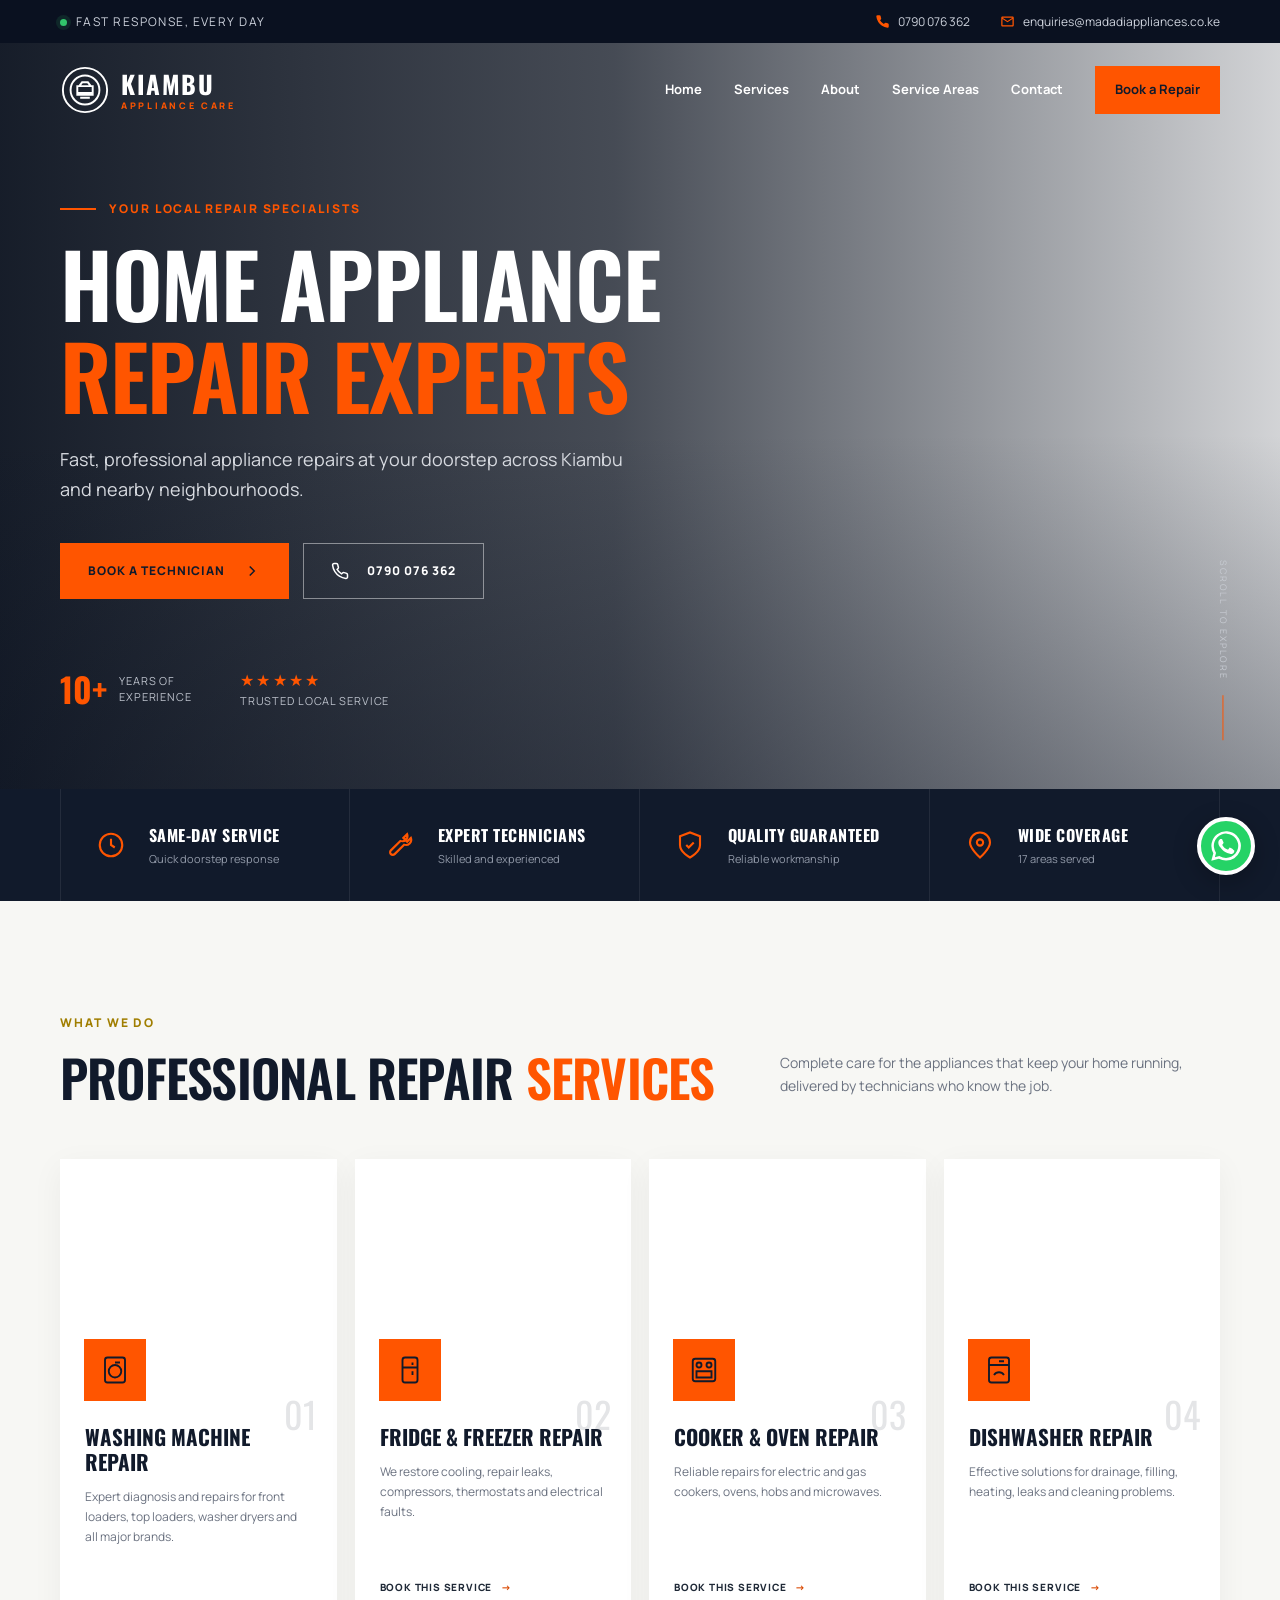
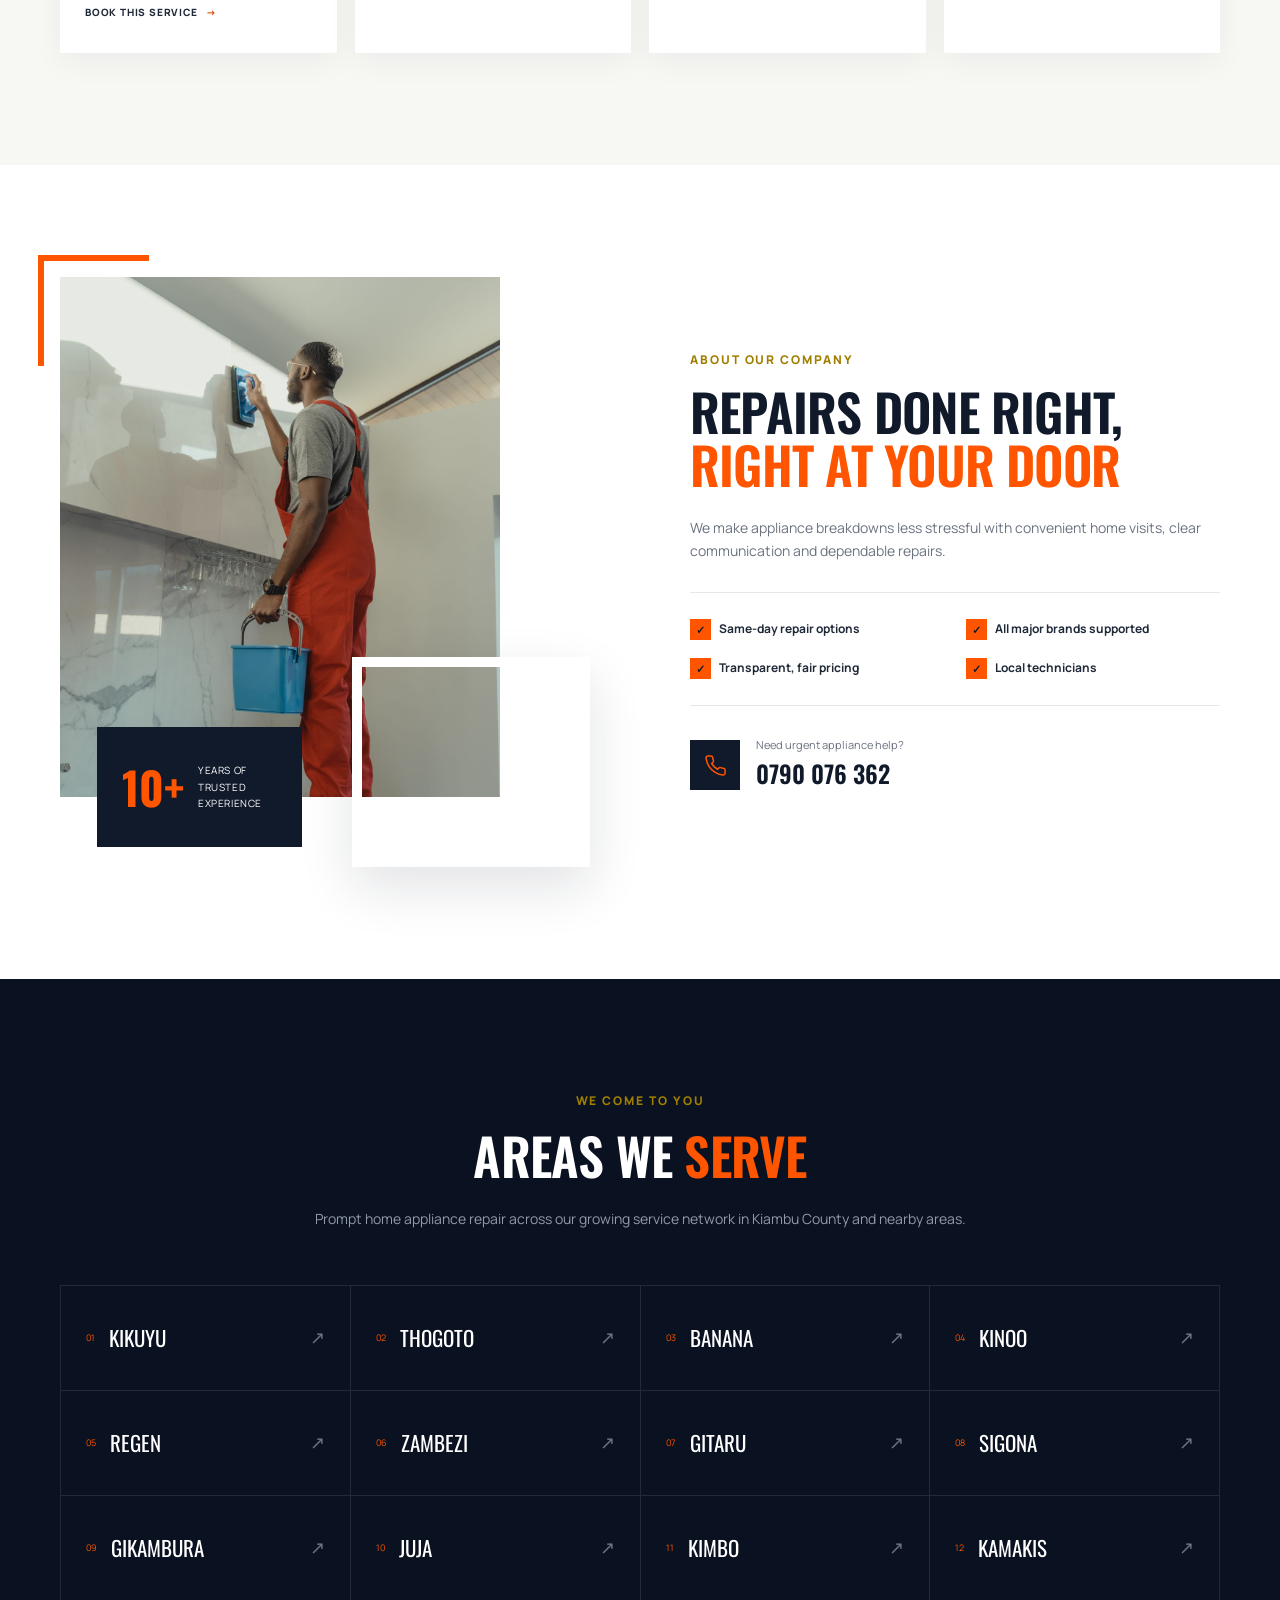
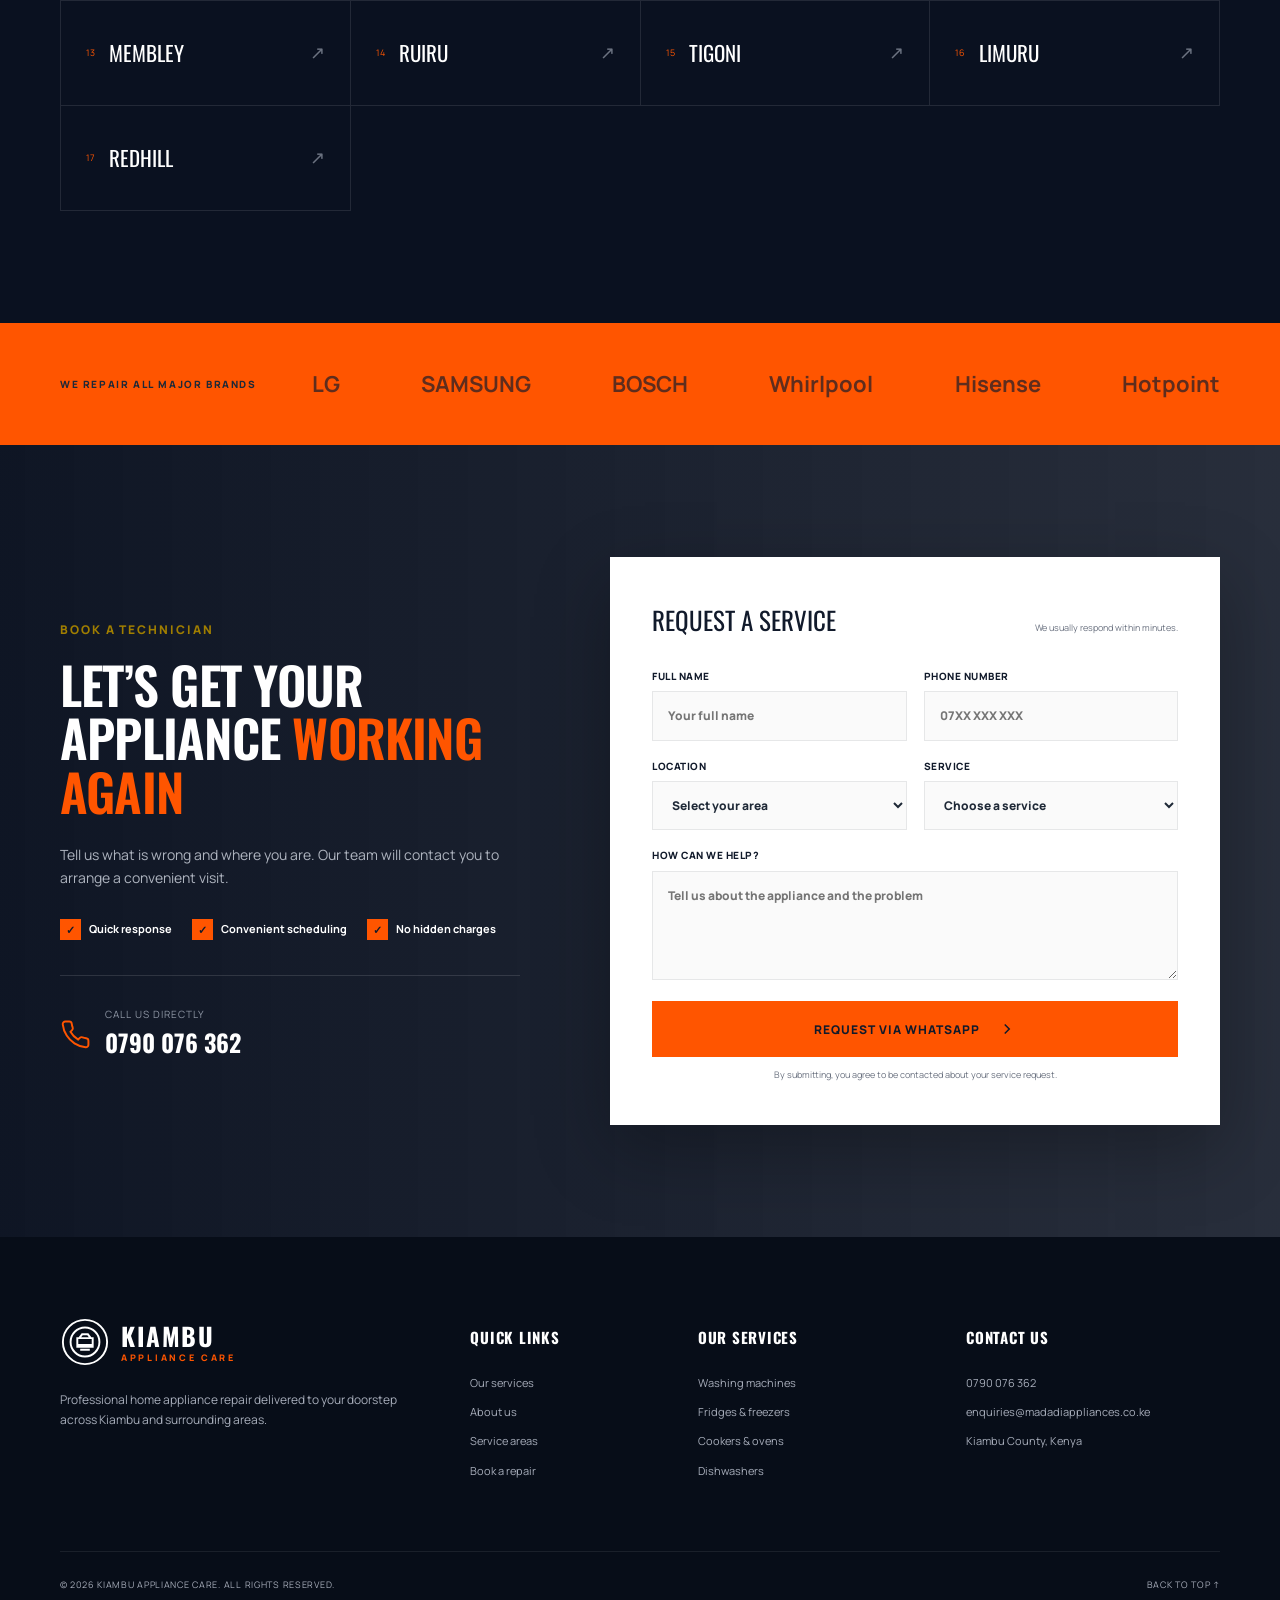
==== index.html @ 485f6583 "Initial Kiambu appliance care website Co-authored-by: Copilot <223556219+Copilot@users.noreply.githu" ====
<!DOCTYPE html>
<html lang="en">
<head>
  <meta charset="UTF-8">
  <meta name="viewport" content="width=device-width, initial-scale=1.0">
  <meta name="description" content="Fast, professional home appliance repair in Kikuyu, Ruiru, Limuru and surrounding areas. Washing machines, fridges, cookers, ovens and more.">
  <title>Kiambu Appliance Care | Professional Home Appliance Repair</title>
  <link rel="icon" href="data:image/svg+xml,%3Csvg xmlns='http://www.w3.org/2000/svg' viewBox='0 0 64 64'%3E%3Crect width='64' height='64' rx='12' fill='%23111a2b'/%3E%3Ccircle cx='32' cy='32' r='20' fill='none' stroke='%23ff5500' stroke-width='4'/%3E%3Cpath d='M22 35h20M25 41h14M24 27h16v9H24z' fill='none' stroke='%23fff' stroke-width='3'/%3E%3C/svg%3E">
  <link rel="preconnect" href="https://fonts.googleapis.com">
  <link rel="preconnect" href="https://fonts.gstatic.com" crossorigin>
  <link href="https://fonts.googleapis.com/css2?family=Manrope:wght@400;500;600;700;800&family=Oswald:wght@500;600;700&display=swap" rel="stylesheet">
  <link rel="stylesheet" href="styles.css">
</head>
<body>
  <header class="site-header">
    <div class="topbar">
      <div class="container topbar-inner">
        <p><span class="topbar-label">Fast response, every day</span></p>
        <div class="topbar-links">
          <a href="tel:+254790076362" aria-label="Call 0790 076 362">
            <svg aria-hidden="true" viewBox="0 0 24 24"><path d="M22 16.92v3a2 2 0 0 1-2.18 2 19.79 19.79 0 0 1-8.63-3.07 19.5 19.5 0 0 1-6-6A19.79 19.79 0 0 1 2.12 4.18 2 2 0 0 1 4.11 2h3a2 2 0 0 1 2 1.72c.13.96.36 1.9.69 2.8a2 2 0 0 1-.45 2.11L8.08 9.91a16 16 0 0 0 6 6l1.27-1.27a2 2 0 0 1 2.11-.45c.9.33 1.84.56 2.8.69A2 2 0 0 1 22 16.92z"/></svg>
            0790 076 362
          </a>
          <a href="mailto:enquiries@madadiappliances.co.ke">
            <svg aria-hidden="true" viewBox="0 0 24 24"><path d="M4 4h16c1.1 0 2 .9 2 2v12c0 1.1-.9 2-2 2H4c-1.1 0-2-.9-2-2V6c0-1.1.9-2 2-2zm8 7 8-5H4l8 5zm0 2L4 8v10h16V8l-8 5z"/></svg>
            enquiries@madadiappliances.co.ke
          </a>
        </div>
      </div>
    </div>

    <nav class="navbar container" aria-label="Main navigation">
      <a href="#home" class="brand" aria-label="Kiambu Appliance Care home">
        <span class="brand-mark">
          <svg aria-hidden="true" viewBox="0 0 52 52">
            <circle cx="26" cy="26" r="23"/>
            <circle cx="26" cy="26" r="15"/>
            <path d="M18 29h16M21 34h10M20 22l3-4h6l3 4M18 22h16v9H18z"/>
          </svg>
        </span>
        <span class="brand-copy"><strong>KIAMBU</strong><small>APPLIANCE CARE</small></span>
      </a>

      <button class="menu-toggle" type="button" aria-expanded="false" aria-controls="main-menu" aria-label="Open menu">
        <span></span><span></span><span></span>
      </button>

      <div class="nav-links" id="main-menu">
        <a href="#home">Home</a>
        <a href="#services">Services</a>
        <a href="#about">About</a>
        <a href="#areas">Service Areas</a>
        <a href="#contact">Contact</a>
        <a href="tel:+254790076362" class="nav-cta">Book a Repair</a>
      </div>
    </nav>
  </header>

  <main>
    <section class="hero" id="home">
      <div class="hero-shade"></div>
      <div class="container hero-content">
        <div class="eyebrow"><span></span> Your local repair specialists</div>
        <h1>Home Appliance<br><em>Repair Experts</em></h1>
        <p>Fast, professional appliance repairs at your doorstep across Kiambu and nearby neighbourhoods.</p>
        <div class="hero-actions">
          <a href="#contact" class="button button-primary">Book a Technician
            <svg aria-hidden="true" viewBox="0 0 24 24"><path d="m9 18 6-6-6-6"/></svg>
          </a>
          <a href="tel:+254790076362" class="button button-outline">
            <svg aria-hidden="true" viewBox="0 0 24 24"><path d="M22 16.92v3a2 2 0 0 1-2.18 2 19.79 19.79 0 0 1-8.63-3.07 19.5 19.5 0 0 1-6-6A19.79 19.79 0 0 1 2.12 4.18 2 2 0 0 1 4.11 2h3a2 2 0 0 1 2 1.72c.13.96.36 1.9.69 2.8a2 2 0 0 1-.45 2.11L8.08 9.91a16 16 0 0 0 6 6l1.27-1.27a2 2 0 0 1 2.11-.45c.9.33 1.84.56 2.8.69A2 2 0 0 1 22 16.92z"/></svg>
            0790 076 362
          </a>
        </div>
        <div class="hero-trust">
          <div><strong>10+</strong><span>Years of<br>experience</span></div>
          <div class="stars"><span>★★★★★</span><small>Trusted local service</small></div>
        </div>
      </div>
      <a href="#services" class="scroll-cue" aria-label="Scroll to services"><span>Scroll to explore</span><i></i></a>
    </section>

    <section class="feature-strip" aria-label="Service benefits">
      <div class="container feature-grid">
        <article>
          <span class="feature-icon">
            <svg aria-hidden="true" viewBox="0 0 24 24"><circle cx="12" cy="12" r="9"/><path d="M12 7v5l3 2"/></svg>
          </span>
          <div><strong>Same-Day Service</strong><small>Quick doorstep response</small></div>
        </article>
        <article>
          <span class="feature-icon">
            <svg aria-hidden="true" viewBox="0 0 24 24"><path d="m14.7 6.3 3-3a4.2 4.2 0 0 1-5.4 5.4l-7.6 7.6a2 2 0 0 0 3 3l7.6-7.6a4.2 4.2 0 0 0 5.4-5.4l-3 3-3-3z"/></svg>
          </span>
          <div><strong>Expert Technicians</strong><small>Skilled and experienced</small></div>
        </article>
        <article>
          <span class="feature-icon">
            <svg aria-hidden="true" viewBox="0 0 24 24"><path d="M12 22s8-4 8-10V5l-8-3-8 3v7c0 6 8 10 8 10z"/><path d="m9 12 2 2 4-4"/></svg>
          </span>
          <div><strong>Quality Guaranteed</strong><small>Reliable workmanship</small></div>
        </article>
        <article>
          <span class="feature-icon">
            <svg aria-hidden="true" viewBox="0 0 24 24"><path d="M20 10c0 5-8 12-8 12S4 15 4 10a8 8 0 1 1 16 0z"/><circle cx="12" cy="10" r="2.5"/></svg>
          </span>
          <div><strong>Wide Coverage</strong><small>17 areas served</small></div>
        </article>
      </div>
    </section>

    <section class="section services" id="services">
      <div class="container">
        <div class="section-heading split-heading">
          <div>
            <p class="kicker">What we do</p>
            <h2>Professional Repair <em>Services</em></h2>
          </div>
          <p>Complete care for the appliances that keep your home running, delivered by technicians who know the job.</p>
        </div>

        <div class="service-grid">
          <article class="service-card service-card-featured">
            <div class="service-image image-washer"></div>
            <div class="service-body">
              <span class="service-number">01</span>
              <span class="service-icon">
                <svg aria-hidden="true" viewBox="0 0 24 24"><rect x="4" y="2" width="16" height="20" rx="2"/><circle cx="12" cy="13" r="5"/><path d="M8 6h.01M12 6h4"/></svg>
              </span>
              <h3>Washing Machine Repair</h3>
              <p>Expert diagnosis and repairs for front loaders, top loaders, washer dryers and all major brands.</p>
              <a href="#contact">Book this service <span>→</span></a>
            </div>
          </article>
          <article class="service-card">
            <div class="service-image image-fridge"></div>
            <div class="service-body">
              <span class="service-number">02</span>
              <span class="service-icon">
                <svg aria-hidden="true" viewBox="0 0 24 24"><rect x="6" y="2" width="12" height="20" rx="2"/><path d="M6 10h12M14 6v2M14 13v3"/></svg>
              </span>
              <h3>Fridge & Freezer Repair</h3>
              <p>We restore cooling, repair leaks, compressors, thermostats and electrical faults.</p>
              <a href="#contact">Book this service <span>→</span></a>
            </div>
          </article>
          <article class="service-card">
            <div class="service-image image-cooker"></div>
            <div class="service-body">
              <span class="service-number">03</span>
              <span class="service-icon">
                <svg aria-hidden="true" viewBox="0 0 24 24"><rect x="3" y="3" width="18" height="18" rx="2"/><circle cx="8" cy="8" r="2"/><circle cx="16" cy="8" r="2"/><path d="M6 13h12v5H6z"/></svg>
              </span>
              <h3>Cooker & Oven Repair</h3>
              <p>Reliable repairs for electric and gas cookers, ovens, hobs and microwaves.</p>
              <a href="#contact">Book this service <span>→</span></a>
            </div>
          </article>
          <article class="service-card">
            <div class="service-image image-dishwasher"></div>
            <div class="service-body">
              <span class="service-number">04</span>
              <span class="service-icon">
                <svg aria-hidden="true" viewBox="0 0 24 24"><rect x="4" y="2" width="16" height="20" rx="2"/><path d="M4 8h16M8 5h.01M12 5h4M8 16c2-3 6-3 8 0"/></svg>
              </span>
              <h3>Dishwasher Repair</h3>
              <p>Effective solutions for drainage, filling, heating, leaks and cleaning problems.</p>
              <a href="#contact">Book this service <span>→</span></a>
            </div>
          </article>
        </div>
      </div>
    </section>

    <section class="section about" id="about">
      <div class="container about-grid">
        <div class="about-visual">
          <div class="about-main-image" role="img" aria-label="Black male cleaner working in a modern kitchen"></div>
          <div class="experience-badge"><strong>10+</strong><span>Years of trusted<br>experience</span></div>
          <div class="about-accent-image" role="img" aria-label="Appliance repair tools"></div>
        </div>
        <div class="about-copy">
          <p class="kicker">About our company</p>
          <h2>Repairs Done Right,<br><em>Right at Your Door</em></h2>
          <p class="lead">We make appliance breakdowns less stressful with convenient home visits, clear communication and dependable repairs.</p>
          <div class="check-grid">
            <div><span>✓</span>Same-day repair options</div>
            <div><span>✓</span>All major brands supported</div>
            <div><span>✓</span>Transparent, fair pricing</div>
            <div><span>✓</span>Local technicians</div>
          </div>
          <div class="emergency-box">
            <span class="emergency-icon">
              <svg aria-hidden="true" viewBox="0 0 24 24"><path d="M22 16.92v3a2 2 0 0 1-2.18 2 19.79 19.79 0 0 1-8.63-3.07 19.5 19.5 0 0 1-6-6A19.79 19.79 0 0 1 2.12 4.18 2 2 0 0 1 4.11 2h3a2 2 0 0 1 2 1.72c.13.96.36 1.9.69 2.8a2 2 0 0 1-.45 2.11L8.08 9.91a16 16 0 0 0 6 6l1.27-1.27a2 2 0 0 1 2.11-.45c.9.33 1.84.56 2.8.69A2 2 0 0 1 22 16.92z"/></svg>
            </span>
            <div><small>Need urgent appliance help?</small><a href="tel:+254790076362">0790 076 362</a></div>
          </div>
        </div>
      </div>
    </section>

    <section class="section areas" id="areas">
      <div class="container">
        <div class="section-heading centered">
          <p class="kicker">We come to you</p>
          <h2>Areas We <em>Serve</em></h2>
          <p>Prompt home appliance repair across our growing service network in Kiambu County and nearby areas.</p>
        </div>
        <div class="area-grid">
          <a href="#contact"><span>01</span>Kikuyu<i>↗</i></a>
          <a href="#contact"><span>02</span>Thogoto<i>↗</i></a>
          <a href="#contact"><span>03</span>Banana<i>↗</i></a>
          <a href="#contact"><span>04</span>Kinoo<i>↗</i></a>
          <a href="#contact"><span>05</span>Regen<i>↗</i></a>
          <a href="#contact"><span>06</span>Zambezi<i>↗</i></a>
          <a href="#contact"><span>07</span>Gitaru<i>↗</i></a>
          <a href="#contact"><span>08</span>Sigona<i>↗</i></a>
          <a href="#contact"><span>09</span>Gikambura<i>↗</i></a>
          <a href="#contact"><span>10</span>Juja<i>↗</i></a>
          <a href="#contact"><span>11</span>Kimbo<i>↗</i></a>
          <a href="#contact"><span>12</span>Kamakis<i>↗</i></a>
          <a href="#contact"><span>13</span>Membley<i>↗</i></a>
          <a href="#contact"><span>14</span>Ruiru<i>↗</i></a>
          <a href="#contact"><span>15</span>Tigoni<i>↗</i></a>
          <a href="#contact"><span>16</span>Limuru<i>↗</i></a>
          <a href="#contact"><span>17</span>Redhill<i>↗</i></a>
        </div>
      </div>
    </section>

    <section class="brand-band">
      <div class="container">
        <p>We repair all major brands</p>
        <div class="brands">
          <strong>LG</strong><strong>SAMSUNG</strong><strong>BOSCH</strong><strong>Whirlpool</strong><strong>Hisense</strong><strong>Hotpoint</strong>
        </div>
      </div>
    </section>

    <section class="section booking" id="contact">
      <div class="container booking-grid">
        <div class="booking-copy">
          <p class="kicker">Book a technician</p>
          <h2>Let’s Get Your Appliance <em>Working Again</em></h2>
          <p>Tell us what is wrong and where you are. Our team will contact you to arrange a convenient visit.</p>
          <ul>
            <li><span>✓</span>Quick response</li>
            <li><span>✓</span>Convenient scheduling</li>
            <li><span>✓</span>No hidden charges</li>
          </ul>
          <div class="contact-mini">
            <a href="tel:+254790076362">
              <svg aria-hidden="true" viewBox="0 0 24 24"><path d="M22 16.92v3a2 2 0 0 1-2.18 2 19.79 19.79 0 0 1-8.63-3.07 19.5 19.5 0 0 1-6-6A19.79 19.79 0 0 1 2.12 4.18 2 2 0 0 1 4.11 2h3a2 2 0 0 1 2 1.72c.13.96.36 1.9.69 2.8a2 2 0 0 1-.45 2.11L8.08 9.91a16 16 0 0 0 6 6l1.27-1.27a2 2 0 0 1 2.11-.45c.9.33 1.84.56 2.8.69A2 2 0 0 1 22 16.92z"/></svg>
              <span><small>Call us directly</small><strong>0790 076 362</strong></span>
            </a>
          </div>
        </div>

        <form class="booking-form" id="booking-form">
          <div class="form-heading"><span>Request a service</span><small>We usually respond within minutes.</small></div>
          <div class="form-row">
            <label>Full name<input type="text" name="name" placeholder="Your full name" required></label>
            <label>Phone number<input type="tel" name="phone" placeholder="07XX XXX XXX" required></label>
          </div>
          <div class="form-row">
            <label>Location
              <select name="location" required>
                <option value="">Select your area</option>
                <option>Kikuyu</option><option>Thogoto</option><option>Banana</option><option>Kinoo</option>
                <option>Regen</option><option>Zambezi</option><option>Gitaru</option><option>Sigona</option>
                <option>Gikambura</option><option>Juja</option><option>Kimbo</option><option>Kamakis</option>
                <option>Membley</option><option>Ruiru</option><option>Tigoni</option><option>Limuru</option><option>Redhill</option>
              </select>
            </label>
            <label>Service
              <select name="service" required>
                <option value="">Choose a service</option>
                <option>Washing Machine Repair</option>
                <option>Fridge & Freezer Repair</option>
                <option>Cooker & Oven Repair</option>
                <option>Dishwasher Repair</option>
                <option>Other Appliance</option>
              </select>
            </label>
          </div>
          <label>How can we help?<textarea name="message" rows="4" placeholder="Tell us about the appliance and the problem" required></textarea></label>
          <button type="submit" class="button button-primary">Request via WhatsApp
            <svg aria-hidden="true" viewBox="0 0 24 24"><path d="m9 18 6-6-6-6"/></svg>
          </button>
          <p class="form-note">By submitting, you agree to be contacted about your service request.</p>
        </form>
      </div>
    </section>
  </main>

  <footer>
    <div class="container footer-grid">
      <div class="footer-brand">
        <a href="#home" class="brand brand-light">
          <span class="brand-mark">
            <svg aria-hidden="true" viewBox="0 0 52 52"><circle cx="26" cy="26" r="23"/><circle cx="26" cy="26" r="15"/><path d="M18 29h16M21 34h10M20 22l3-4h6l3 4M18 22h16v9H18z"/></svg>
          </span>
          <span class="brand-copy"><strong>KIAMBU</strong><small>APPLIANCE CARE</small></span>
        </a>
        <p>Professional home appliance repair delivered to your doorstep across Kiambu and surrounding areas.</p>
      </div>
      <div>
        <h3>Quick Links</h3>
        <a href="#services">Our services</a>
        <a href="#about">About us</a>
        <a href="#areas">Service areas</a>
        <a href="#contact">Book a repair</a>
      </div>
      <div>
        <h3>Our Services</h3>
        <a href="#services">Washing machines</a>
        <a href="#services">Fridges & freezers</a>
        <a href="#services">Cookers & ovens</a>
        <a href="#services">Dishwashers</a>
      </div>
      <div>
        <h3>Contact Us</h3>
        <a href="tel:+254790076362">0790 076 362</a>
        <a href="mailto:enquiries@madadiappliances.co.ke">enquiries@madadiappliances.co.ke</a>
        <p>Kiambu County, Kenya</p>
      </div>
    </div>
    <div class="footer-bottom container">
      <span>© <span id="year"></span> Kiambu Appliance Care. All rights reserved.</span>
      <a href="#home">Back to top ↑</a>
    </div>
  </footer>

  <a class="whatsapp-float" href="https://wa.me/254790076362?text=Hello%2C%20I%20need%20appliance%20repair%20assistance." target="_blank" rel="noopener" aria-label="Chat with us on WhatsApp">
    <svg aria-hidden="true" viewBox="0 0 32 32"><path d="M27.3 4.7A15.8 15.8 0 0 0 2.5 23.8L.3 31.7l8.1-2.1a15.7 15.7 0 0 0 7.5 1.9h.1A15.7 15.7 0 0 0 27.3 4.7zM16 28.8a13 13 0 0 1-6.6-1.8l-.5-.3-4.8 1.3 1.3-4.7-.3-.5A13 13 0 1 1 16 28.8zm7.1-9.7c-.4-.2-2.3-1.1-2.6-1.3-.4-.1-.6-.2-.9.2-.3.4-1 1.3-1.2 1.6-.2.3-.5.3-.9.1-2.3-1.1-3.8-2-5.3-4.6-.4-.7.4-.7 1.1-2.2.1-.3.1-.6 0-.8-.1-.2-.9-2.1-1.2-2.9-.3-.8-.7-.7-.9-.7h-.8c-.3 0-.8.1-1.1.5-.4.4-1.5 1.4-1.5 3.5s1.5 4.1 1.7 4.4c.2.3 3 4.6 7.3 6.4 2.7 1.2 3.8 1.3 5.2 1.1.8-.1 2.3-.9 2.6-1.8.3-.9.3-1.7.2-1.8-.2-.2-.5-.3-.9-.5z"/></svg>
  </a>

  <script src="script.js"></script>
</body>
</html>
---- styles.css ----
:root {
  --navy: #111a2b;
  --navy-deep: #0a1120;
  --navy-soft: #1a2538;
  --gold: #ff5500;
  --gold-dark: #d94800;
  --white: #ffffff;
  --off-white: #f7f7f4;
  --text: #1f2937;
  --muted: #6b7280;
  --line: #e6e7e8;
  --shadow: 0 20px 50px rgba(17, 26, 43, .12);
}

* { box-sizing: border-box; }
html { scroll-behavior: smooth; }
body {
  margin: 0;
  color: var(--text);
  background: var(--white);
  font-family: "Manrope", sans-serif;
  line-height: 1.65;
}
a { color: inherit; text-decoration: none; }
img { max-width: 100%; }
button, input, textarea, select { font: inherit; }
.container { width: min(1160px, calc(100% - 40px)); margin-inline: auto; }
.section { padding: 112px 0; }

.topbar { background: var(--navy-deep); color: #cdd2dc; font-size: 12px; }
.topbar-inner { min-height: 43px; display: flex; align-items: center; justify-content: space-between; }
.topbar p { margin: 0; text-transform: uppercase; letter-spacing: .12em; }
.topbar-label::before { content: ""; display: inline-block; width: 7px; height: 7px; margin-right: 9px; border-radius: 50%; background: #31c66b; box-shadow: 0 0 0 4px rgba(49,198,107,.12); }
.topbar-links { display: flex; gap: 30px; }
.topbar-links a { display: flex; gap: 8px; align-items: center; transition: color .2s; }
.topbar-links a:hover { color: var(--white); }
.topbar svg { width: 15px; fill: var(--gold); }

.site-header { position: absolute; z-index: 20; top: 0; left: 0; width: 100%; }
.navbar { height: 94px; display: flex; align-items: center; justify-content: space-between; color: var(--white); }
.brand { display: flex; align-items: center; gap: 11px; line-height: 1; }
.brand-mark { width: 50px; height: 50px; }
.brand-mark svg { width: 100%; fill: none; stroke: currentColor; stroke-width: 2; }
.brand-copy { display: flex; flex-direction: column; gap: 5px; }
.brand-copy strong { font-family: "Oswald", sans-serif; font-size: 25px; letter-spacing: .06em; }
.brand-copy small { font-size: 9px; letter-spacing: .3em; font-weight: 800; color: var(--gold); }
.nav-links { display: flex; align-items: center; gap: 32px; }
.nav-links > a { font-size: 13px; font-weight: 700; }
.nav-links > a:not(.nav-cta) { position: relative; }
.nav-links > a:not(.nav-cta)::after { content: ""; position: absolute; width: 0; left: 0; bottom: -8px; height: 2px; background: var(--gold); transition: width .25s; }
.nav-links > a:hover::after { width: 100%; }
.nav-cta { padding: 13px 20px; color: var(--navy); background: var(--gold); transition: background .2s, transform .2s; }
.nav-cta:hover { background: #ff7029; transform: translateY(-2px); }
.menu-toggle { display: none; background: none; border: 0; padding: 6px; }
.menu-toggle span { display: block; width: 28px; height: 2px; margin: 6px; background: var(--white); }

.hero {
  position: relative;
  min-height: 790px;
  display: flex;
  align-items: center;
  color: var(--white);
  background:
    linear-gradient(90deg, rgba(8,15,28,.94) 0%, rgba(8,15,28,.75) 48%, rgba(8,15,28,.18) 100%),
    url("https://images.unsplash.com/photo-1626806819282-2c1dc01a5e0c?auto=format&fit=crop&w=2000&q=88") center 55% / cover;
}
.hero::after { content: ""; position: absolute; inset: 0; background: linear-gradient(0deg, rgba(10,17,32,.35), transparent 45%); pointer-events: none; }
.hero-content { position: relative; z-index: 2; padding-top: 126px; }
.eyebrow, .kicker { text-transform: uppercase; letter-spacing: .16em; font-size: 12px; font-weight: 800; }
.eyebrow { display: flex; align-items: center; gap: 13px; color: var(--gold); }
.eyebrow span { width: 36px; height: 2px; background: var(--gold); }
.hero h1, .section h2 {
  margin: 18px 0 25px;
  font-family: "Oswald", sans-serif;
  font-weight: 600;
  line-height: 1.04;
  text-transform: uppercase;
  letter-spacing: -.015em;
}
.hero h1 { max-width: 760px; font-size: clamp(54px, 7vw, 88px); }
.hero h1 em, .section h2 em { color: var(--gold); font-style: normal; }
.hero > .hero-content > p { max-width: 590px; color: #d7dae0; font-size: 18px; }
.hero-actions { display: flex; gap: 14px; margin-top: 38px; }
.button { min-height: 56px; padding: 0 27px; border: 1px solid transparent; display: inline-flex; justify-content: center; align-items: center; gap: 18px; font-size: 12px; font-weight: 800; text-transform: uppercase; letter-spacing: .08em; cursor: pointer; transition: .25s ease; }
.button svg { width: 18px; fill: none; stroke: currentColor; stroke-width: 2; }
.button-primary { background: var(--gold); color: var(--navy); }
.button-primary:hover { background: #ff7029; transform: translateY(-2px); }
.button-outline { border-color: rgba(255,255,255,.45); color: var(--white); }
.button-outline:hover { border-color: var(--gold); color: var(--gold); }
.hero-trust { display: flex; gap: 48px; align-items: center; margin-top: 62px; }
.hero-trust > div { display: flex; align-items: center; gap: 12px; }
.hero-trust strong { font-family: "Oswald"; font-size: 34px; color: var(--gold); }
.hero-trust span, .hero-trust small { font-size: 11px; line-height: 1.4; text-transform: uppercase; letter-spacing: .08em; color: #bbc0ca; }
.hero-trust .stars { flex-direction: column; align-items: flex-start; gap: 2px; }
.hero-trust .stars span { font-size: 16px; color: var(--gold); letter-spacing: .15em; }
.scroll-cue { position: absolute; z-index: 3; right: 5%; bottom: 50px; display: flex; align-items: center; gap: 15px; transform: rotate(90deg); transform-origin: right bottom; font-size: 9px; text-transform: uppercase; letter-spacing: .2em; color: #c7cbd2; }
.scroll-cue i { display: block; width: 45px; height: 1px; background: var(--gold); }

.feature-strip { position: relative; z-index: 4; margin-top: -1px; background: var(--navy); color: var(--white); }
.feature-grid { display: grid; grid-template-columns: repeat(4, 1fr); }
.feature-grid article { min-height: 112px; padding: 20px 28px; display: flex; align-items: center; gap: 17px; border-right: 1px solid rgba(255,255,255,.08); }
.feature-grid article:first-child { border-left: 1px solid rgba(255,255,255,.08); }
.feature-icon { width: 43px; height: 43px; flex: 0 0 auto; display: grid; place-items: center; color: var(--gold); }
.feature-icon svg { width: 30px; fill: none; stroke: currentColor; stroke-width: 1.7; }
.feature-grid strong, .feature-grid small { display: block; }
.feature-grid strong { font-family: "Oswald"; font-size: 16px; text-transform: uppercase; letter-spacing: .03em; }
.feature-grid small { margin-top: 2px; font-size: 11px; color: #929aa9; }

.services { background: var(--off-white); }
.section-heading { margin-bottom: 55px; }
.section-heading .kicker, .kicker { margin: 0; color: #a07e00; }
.section h2 { color: var(--navy); font-size: clamp(40px, 4vw, 57px); }
.split-heading { display: flex; align-items: flex-end; justify-content: space-between; gap: 60px; }
.split-heading h2 { margin-bottom: 0; }
.split-heading > p { max-width: 440px; margin: 0 0 7px; color: var(--muted); font-size: 14px; }
.service-grid { display: grid; grid-template-columns: repeat(4, 1fr); gap: 18px; }
.service-card { position: relative; overflow: hidden; background: var(--white); box-shadow: 0 8px 30px rgba(17,26,43,.05); transition: transform .3s, box-shadow .3s; }
.service-card:hover { transform: translateY(-8px); box-shadow: var(--shadow); }
.service-image { height: 210px; background-size: cover; background-position: center; filter: saturate(.75); transition: transform .45s; }
.service-card:hover .service-image { transform: scale(1.04); }
.image-washer { background-image: url("https://images.unsplash.com/photo-1626806819282-2c1dc01a5e0c?auto=format&fit=crop&w=800&q=80"); }
.image-fridge { background-image: url("https://images.unsplash.com/photo-1571175443880-49e1d25b2bc5?auto=format&fit=crop&w=800&q=80"); }
.image-cooker { background-image: url("https://images.unsplash.com/photo-1586208958839-06c17cacdf08?auto=format&fit=crop&w=800&q=80"); }
.image-dishwasher { background-image: url("https://images.unsplash.com/photo-1584622650111-993a426fbf0a?auto=format&fit=crop&w=800&q=80"); }
.service-body { position: relative; padding: 55px 25px 29px; }
.service-icon { position: absolute; top: -30px; left: 24px; width: 62px; height: 62px; display: grid; place-items: center; color: var(--navy); background: var(--gold); }
.service-icon svg { width: 30px; fill: none; stroke: currentColor; stroke-width: 1.5; }
.service-number { position: absolute; top: 15px; right: 20px; color: #e4e5e7; font-family: "Oswald"; font-size: 36px; }
.service-body h3 { position: relative; margin: 0 0 13px; color: var(--navy); font-family: "Oswald"; font-size: 21px; line-height: 1.2; text-transform: uppercase; }
.service-body p { min-height: 92px; margin: 0 0 18px; color: var(--muted); font-size: 12px; }
.service-body a { font-size: 10px; font-weight: 800; text-transform: uppercase; letter-spacing: .08em; }
.service-body a span { color: var(--gold-dark); margin-left: 6px; }

.about { overflow: hidden; background: var(--white); }
.about-grid { display: grid; grid-template-columns: 1fr 1fr; gap: 100px; align-items: center; }
.about-visual { position: relative; min-height: 590px; }
.about-main-image { position: absolute; top: 0; left: 0; width: 83%; height: 520px; background: url("assets/about-fridge-cleaning.jpg") center 46% / cover; }
.about-main-image::before { content: ""; position: absolute; top: -22px; left: -22px; width: 105px; height: 105px; border-top: 6px solid var(--gold); border-left: 6px solid var(--gold); }
.about-accent-image { position: absolute; right: 0; bottom: 0; width: 45%; height: 210px; border: 10px solid var(--white); background: url("https://images.unsplash.com/photo-1586208958839-06c17cacdf08?auto=format&fit=crop&w=700&q=80") center / cover; box-shadow: var(--shadow); }
.experience-badge { position: absolute; z-index: 2; left: 7%; bottom: 20px; width: 205px; height: 120px; padding: 25px; display: flex; align-items: center; gap: 14px; color: var(--white); background: var(--navy); }
.experience-badge strong { font-family: "Oswald"; color: var(--gold); font-size: 45px; }
.experience-badge span { font-size: 10px; text-transform: uppercase; letter-spacing: .06em; }
.about-copy h2 { margin-top: 15px; }
.about-copy .lead { color: var(--muted); font-size: 14px; }
.check-grid { display: grid; grid-template-columns: 1fr 1fr; gap: 18px 22px; margin: 30px 0; padding: 26px 0; border-block: 1px solid var(--line); font-size: 12px; font-weight: 700; }
.check-grid span, .booking-copy li span { display: inline-grid; place-items: center; width: 21px; height: 21px; margin-right: 8px; color: var(--navy); background: var(--gold); font-size: 11px; }
.emergency-box { display: flex; align-items: center; gap: 16px; }
.emergency-icon { width: 50px; height: 50px; display: grid; place-items: center; color: var(--gold); background: var(--navy); }
.emergency-icon svg { width: 23px; fill: none; stroke: currentColor; stroke-width: 1.6; }
.emergency-box small, .emergency-box a { display: block; }
.emergency-box small { color: var(--muted); font-size: 11px; }
.emergency-box a { color: var(--navy); font-family: "Oswald"; font-size: 24px; font-weight: 600; }

.areas { color: var(--white); background: var(--navy-deep); }
.section-heading.centered { max-width: 700px; margin-inline: auto; text-align: center; }
.section-heading.centered h2 { color: var(--white); }
.section-heading.centered > p:last-child { color: #929aa8; font-size: 14px; }
.area-grid { display: grid; grid-template-columns: repeat(4, 1fr); border-top: 1px solid rgba(255,255,255,.1); border-left: 1px solid rgba(255,255,255,.1); }
.area-grid a { min-height: 105px; padding: 0 25px; display: flex; align-items: center; gap: 14px; border-right: 1px solid rgba(255,255,255,.1); border-bottom: 1px solid rgba(255,255,255,.1); font-family: "Oswald"; font-size: 21px; text-transform: uppercase; transition: background .25s, color .25s; }
.area-grid a:hover { color: var(--navy); background: var(--gold); }
.area-grid span { color: var(--gold); font-family: "Manrope"; font-size: 9px; }
.area-grid a:hover span { color: var(--navy); }
.area-grid i { margin-left: auto; color: #6b7280; font-family: "Manrope"; font-size: 18px; font-style: normal; transition: transform .25s; }
.area-grid a:hover i { color: var(--navy); transform: translate(3px, -3px); }

.brand-band { padding: 43px 0; background: var(--gold); }
.brand-band .container { display: flex; align-items: center; gap: 55px; }
.brand-band p { flex: 0 0 auto; margin: 0; font-size: 10px; font-weight: 800; text-transform: uppercase; letter-spacing: .16em; }
.brands { width: 100%; display: flex; align-items: center; justify-content: space-between; gap: 30px; color: rgba(17,26,43,.67); }
.brands strong { font-size: clamp(16px, 2vw, 22px); }

.booking { color: var(--white); background:
  linear-gradient(90deg, rgba(10,17,32,.98), rgba(10,17,32,.88)),
  url("https://images.unsplash.com/photo-1581578731548-c64695cc6952?auto=format&fit=crop&w=1800&q=75") center / cover;
}
.booking-grid { display: grid; grid-template-columns: .86fr 1.14fr; gap: 90px; align-items: center; }
.booking h2 { color: var(--white); }
.booking-copy > p:not(.kicker) { color: #aeb4bf; font-size: 14px; }
.booking-copy ul { display: flex; flex-wrap: wrap; gap: 20px; padding: 0; margin: 30px 0; list-style: none; }
.booking-copy li { font-size: 11px; font-weight: 700; }
.contact-mini { margin-top: 35px; padding-top: 30px; border-top: 1px solid rgba(255,255,255,.12); }
.contact-mini a { display: flex; align-items: center; gap: 14px; }
.contact-mini svg { width: 31px; fill: none; stroke: var(--gold); stroke-width: 1.5; }
.contact-mini small, .contact-mini strong { display: block; }
.contact-mini small { color: #8e96a4; font-size: 10px; text-transform: uppercase; letter-spacing: .1em; }
.contact-mini strong { color: var(--white); font-family: "Oswald"; font-size: 24px; }
.booking-form { padding: 42px; color: var(--text); background: var(--white); box-shadow: 0 25px 70px rgba(0,0,0,.28); }
.form-heading { display: flex; justify-content: space-between; align-items: baseline; margin-bottom: 27px; }
.form-heading span { color: var(--navy); font-family: "Oswald"; font-size: 25px; text-transform: uppercase; }
.form-heading small, .form-note { color: var(--muted); font-size: 9px; }
.form-row { display: grid; grid-template-columns: 1fr 1fr; gap: 17px; }
.booking-form label { display: block; margin-bottom: 17px; color: var(--navy); font-size: 10px; font-weight: 800; text-transform: uppercase; letter-spacing: .05em; }
.booking-form input, .booking-form select, .booking-form textarea { width: 100%; margin-top: 7px; padding: 14px 15px; border: 1px solid var(--line); border-radius: 0; outline: 0; color: var(--text); background: #fafafa; font-size: 12px; text-transform: none; transition: border .2s, box-shadow .2s; }
.booking-form textarea { resize: vertical; }
.booking-form input:focus, .booking-form select:focus, .booking-form textarea:focus { border-color: var(--gold-dark); box-shadow: 0 0 0 3px rgba(255,85,0,.12); }
.booking-form .button { width: 100%; border: 0; }
.form-note { margin: 11px 0 0; text-align: center; }

footer { padding: 80px 0 0; color: #a7adba; background: #070d18; }
.footer-grid { display: grid; grid-template-columns: 1.7fr .8fr 1fr 1.25fr; gap: 65px; padding-bottom: 60px; }
.brand-light { color: var(--white); }
.footer-brand > p { max-width: 360px; margin-top: 23px; font-size: 12px; }
footer h3 { margin: 8px 0 24px; color: var(--white); font-family: "Oswald"; font-size: 15px; text-transform: uppercase; letter-spacing: .05em; }
.footer-grid > div:not(.footer-brand) a, .footer-grid > div:not(.footer-brand) p { display: block; margin: 0 0 11px; font-size: 11px; transition: color .2s; }
.footer-grid a:hover { color: var(--gold); }
.footer-grid > div:last-child a { overflow-wrap: anywhere; }
.footer-bottom { min-height: 68px; display: flex; align-items: center; justify-content: space-between; border-top: 1px solid rgba(255,255,255,.08); font-size: 9px; text-transform: uppercase; letter-spacing: .08em; }
.whatsapp-float { position: fixed; z-index: 30; right: 25px; bottom: 25px; width: 58px; height: 58px; display: grid; place-items: center; color: var(--white); background: #25d366; border: 4px solid var(--white); border-radius: 50%; box-shadow: 0 7px 25px rgba(0,0,0,.25); transition: transform .2s; }
.whatsapp-float:hover { transform: scale(1.08); }
.whatsapp-float svg { width: 30px; fill: currentColor; }

@media (max-width: 1050px) {
  .nav-links { gap: 20px; }
  .nav-links > a { font-size: 11px; }
  .service-grid { grid-template-columns: 1fr 1fr; }
  .service-body p { min-height: auto; }
  .about-grid { gap: 55px; }
  .feature-grid { grid-template-columns: 1fr 1fr; }
  .feature-grid article:nth-child(2) { border-right: 0; }
  .area-grid { grid-template-columns: repeat(3, 1fr); }
  .footer-grid { grid-template-columns: 1.5fr 1fr 1fr; }
  .footer-grid > div:last-child { grid-column: 2 / 4; }
}

@media (max-width: 800px) {
  .section { padding: 80px 0; }
  .topbar-label { display: none; }
  .topbar-inner { justify-content: center; }
  .topbar-links a:last-child { display: none; }
  .site-header { position: absolute; }
  .navbar { height: 82px; }
  .brand-mark { width: 42px; height: 42px; }
  .brand-copy strong { font-size: 21px; }
  .menu-toggle { display: block; position: relative; z-index: 2; cursor: pointer; }
  .nav-links { position: absolute; display: none; flex-direction: column; align-items: stretch; gap: 0; top: 125px; left: 20px; right: 20px; padding: 12px 22px 22px; color: var(--white); background: var(--navy); box-shadow: var(--shadow); }
  .nav-links.open { display: flex; }
  .nav-links > a { padding: 14px 0; border-bottom: 1px solid rgba(255,255,255,.08); }
  .nav-links .nav-cta { margin-top: 12px; padding: 13px 18px; text-align: center; }
  .hero { min-height: 735px; background-position: 64% center; }
  .hero-content { padding-top: 145px; }
  .hero h1 { font-size: clamp(48px, 13vw, 68px); }
  .hero > .hero-content > p { max-width: 520px; font-size: 15px; }
  .scroll-cue { display: none; }
  .split-heading { display: block; }
  .split-heading > p { margin-top: 22px; }
  .about-grid, .booking-grid { grid-template-columns: 1fr; }
  .about-grid { gap: 65px; }
  .about-visual { max-width: 600px; width: 100%; }
  .booking-grid { gap: 55px; }
  .area-grid { grid-template-columns: 1fr 1fr; }
  .brand-band .container { display: block; }
  .brand-band p { margin-bottom: 25px; text-align: center; }
  .brands { flex-wrap: wrap; justify-content: center; }
  .footer-grid { grid-template-columns: 1.4fr 1fr 1fr; gap: 35px; }
}

@media (max-width: 560px) {
  .container { width: min(100% - 28px, 1160px); }
  .section { padding: 70px 0; }
  .hero { min-height: 690px; }
  .hero-content { padding-top: 125px; }
  .hero h1 { margin-top: 14px; font-size: 45px; }
  .hero-actions { flex-direction: column; }
  .hero-actions .button { width: 100%; }
  .hero-trust { gap: 25px; margin-top: 36px; }
  .hero-trust strong { font-size: 29px; }
  .hero-trust span, .hero-trust small { font-size: 8px; }
  .feature-grid { grid-template-columns: 1fr; }
  .feature-grid article { min-height: 92px; border-right: 0; border-bottom: 1px solid rgba(255,255,255,.08); }
  .service-grid { grid-template-columns: 1fr; }
  .section h2 { font-size: 39px; }
  .about-visual { min-height: 490px; }
  .about-main-image { width: 91%; height: 420px; }
  .about-accent-image { height: 155px; }
  .experience-badge { left: 0; bottom: 0; width: 190px; height: 105px; }
  .check-grid { grid-template-columns: 1fr; }
  .area-grid { grid-template-columns: 1fr 1fr; }
  .area-grid a { min-height: 80px; padding: 0 14px; font-size: 16px; }
  .area-grid i { display: none; }
  .booking-form { padding: 28px 20px; }
  .form-row { grid-template-columns: 1fr; gap: 0; }
  .form-heading { display: block; }
  .form-heading small { display: block; margin-top: 4px; }
  .footer-grid { grid-template-columns: 1fr 1fr; }
  .footer-brand { grid-column: 1 / -1; }
  .footer-grid > div:last-child { grid-column: 1 / -1; }
  .footer-bottom { min-height: 85px; flex-direction: column; justify-content: center; gap: 8px; }
  .whatsapp-float { right: 16px; bottom: 16px; }
}

@media (prefers-reduced-motion: reduce) {
  html { scroll-behavior: auto; }
  *, *::before, *::after { transition-duration: .01ms !important; }
}
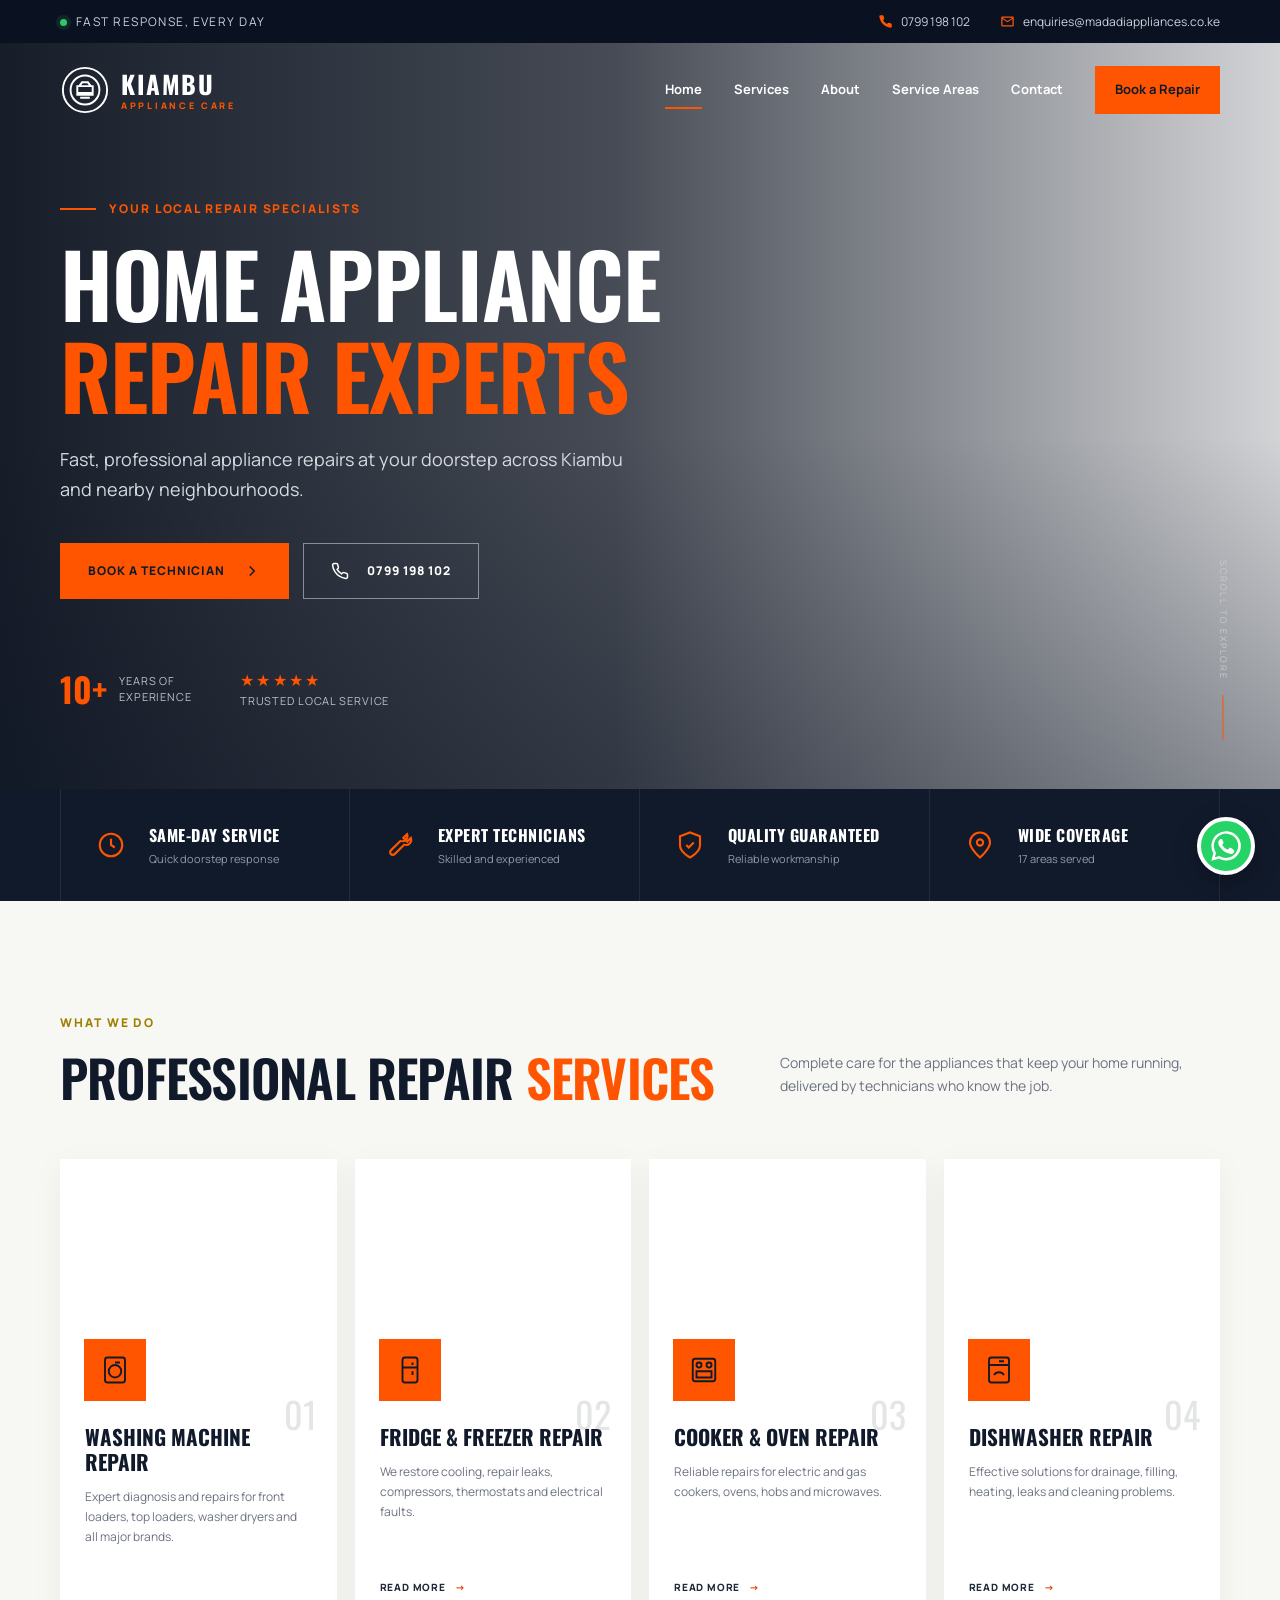
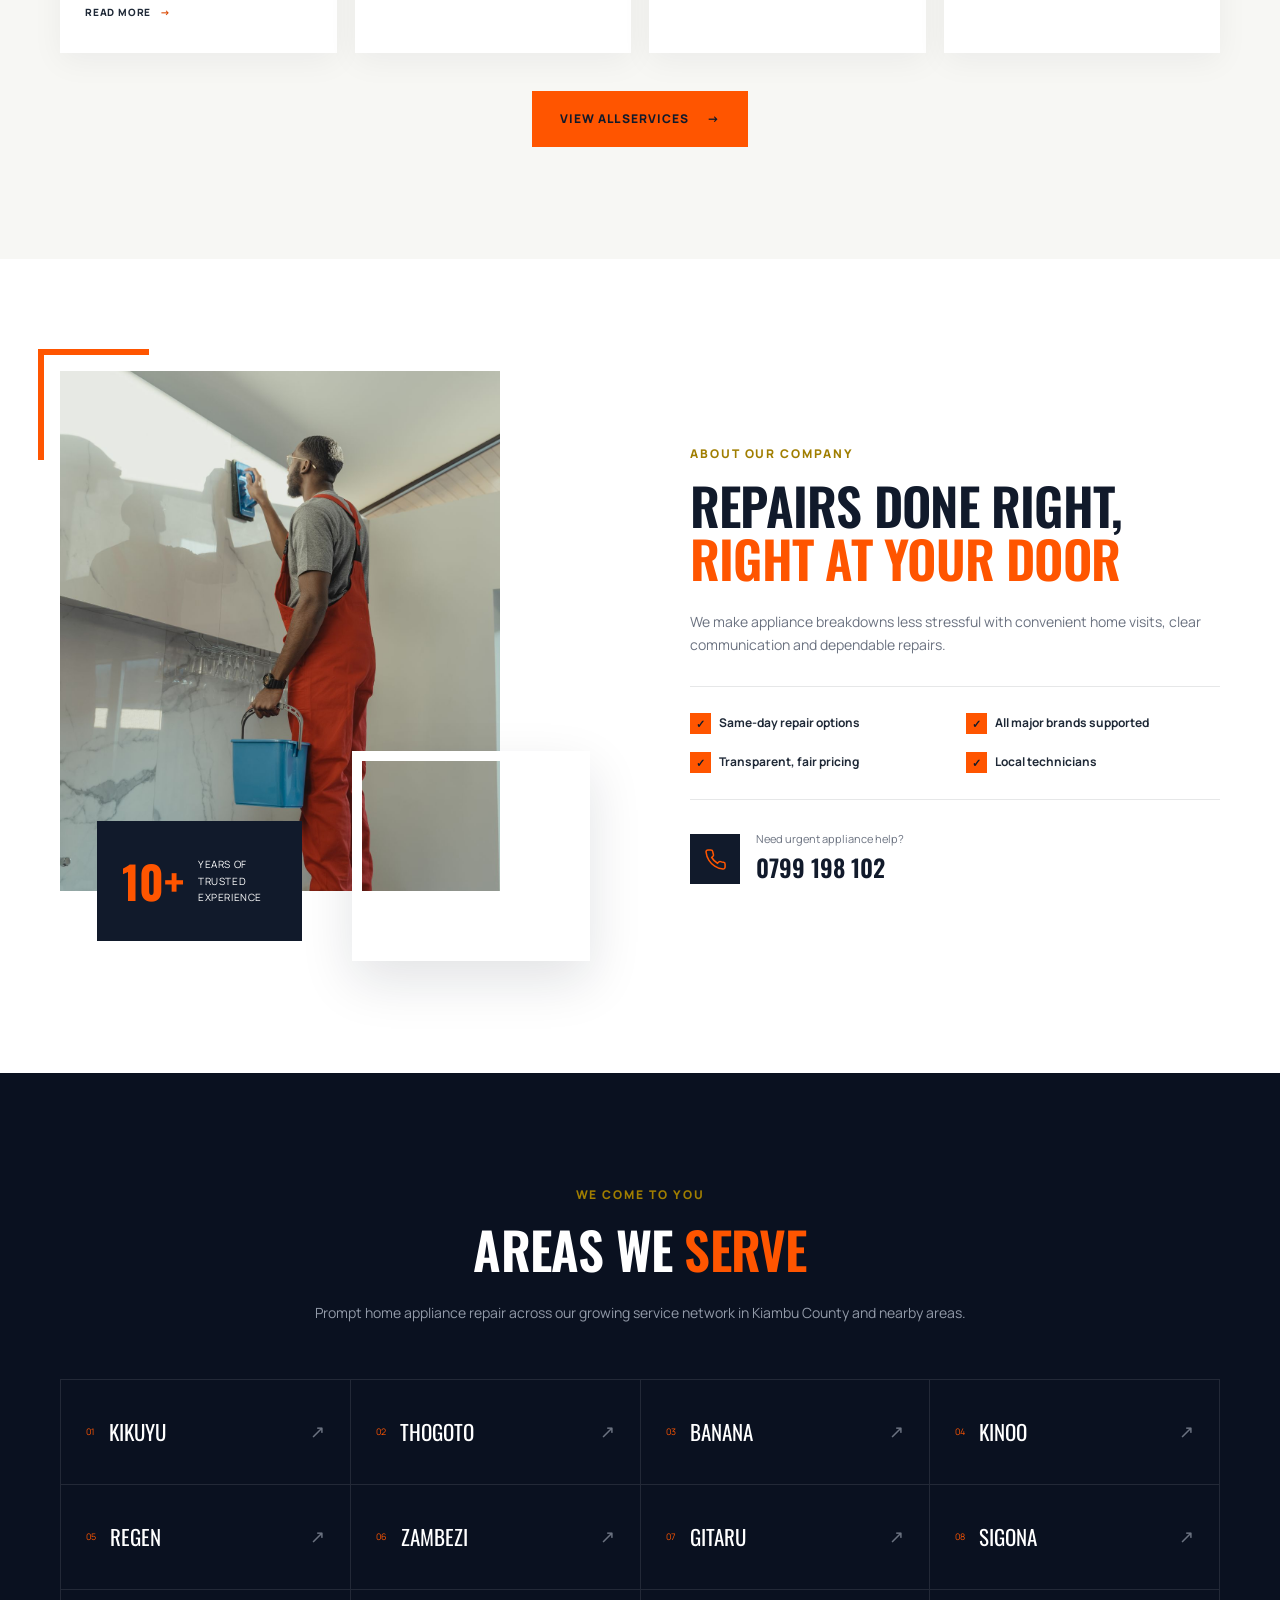
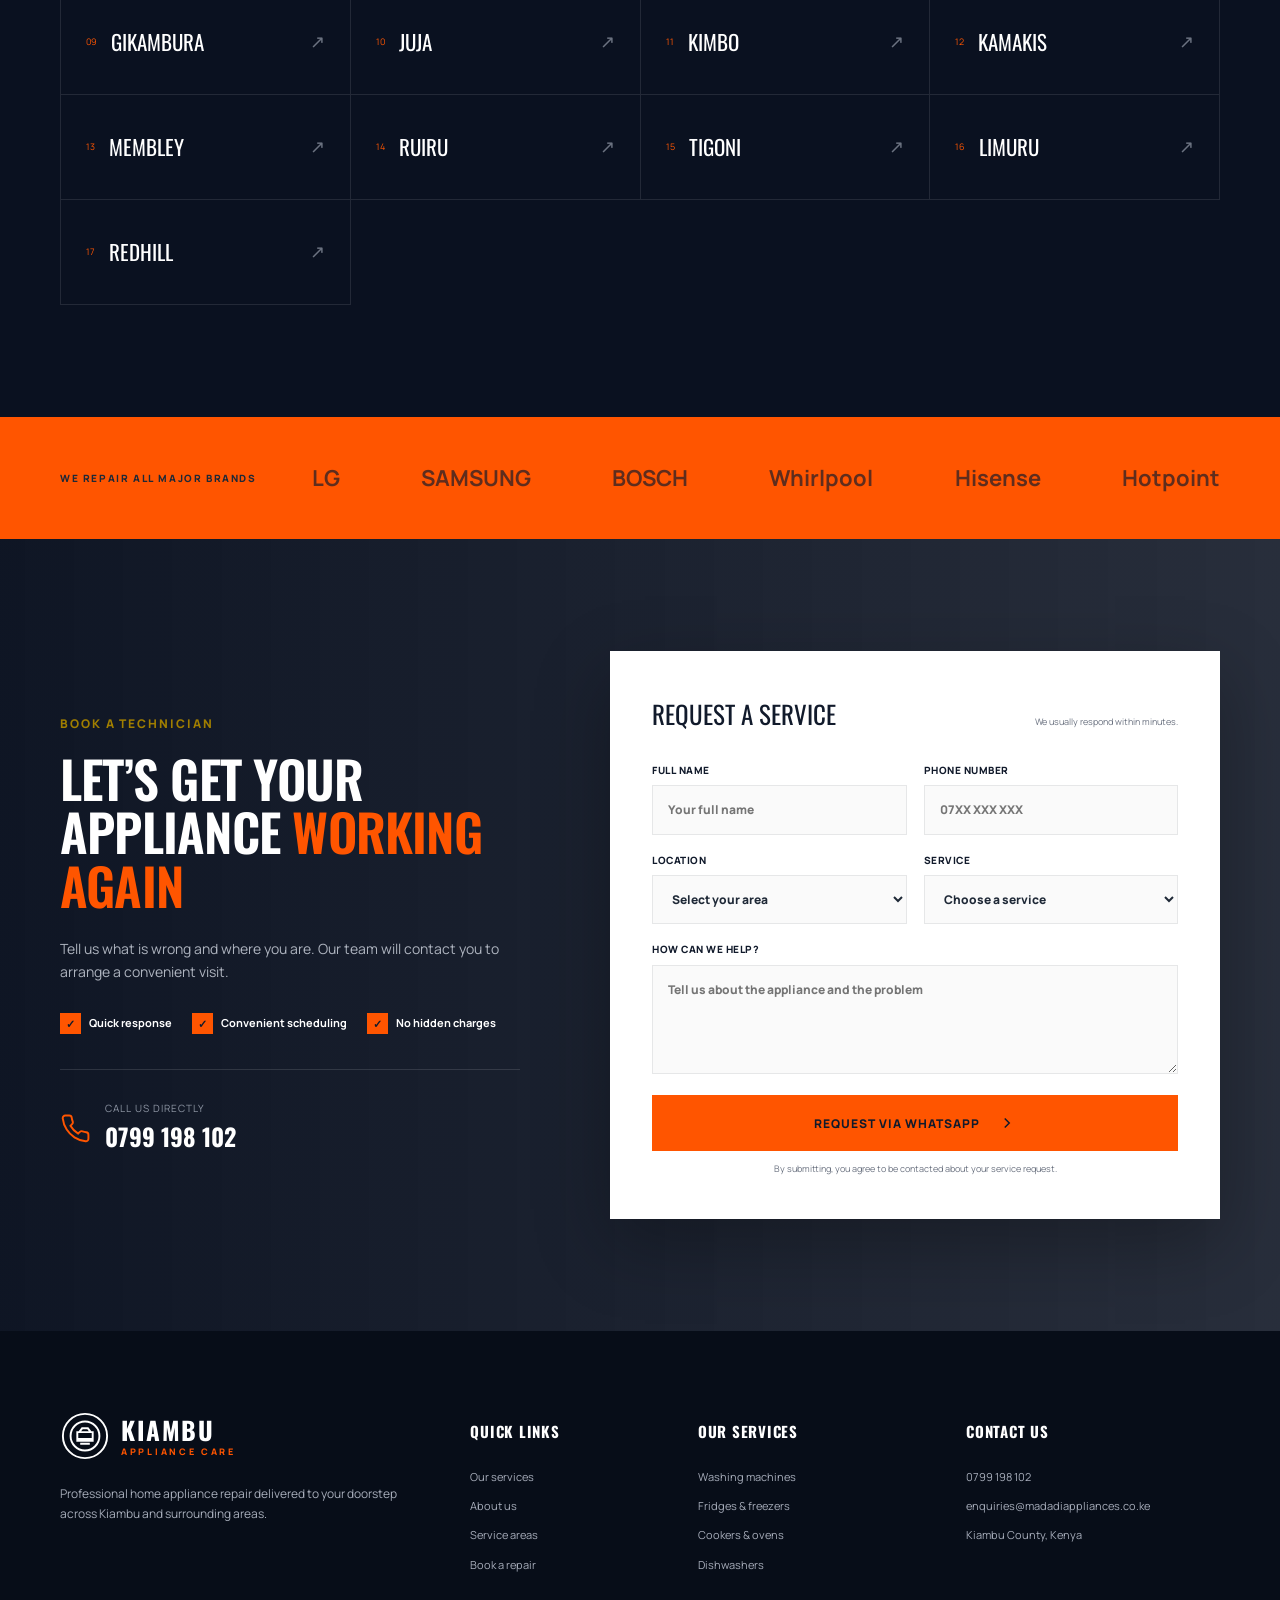
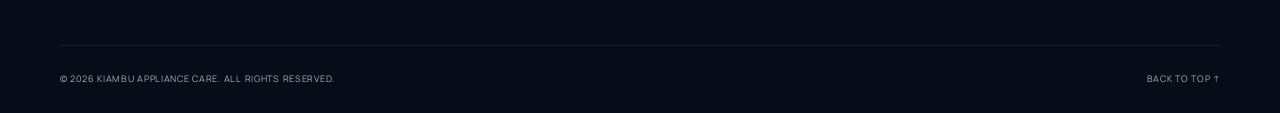
==== commit 2006c77a: "Expand appliance care website Add dedicated company, service area, contact, and appliance repair pag" ====
--- a/index.html
+++ b/index.html
@@ -17,9 +17,9 @@
       <div class="container topbar-inner">
         <p><span class="topbar-label">Fast response, every day</span></p>
         <div class="topbar-links">
-          <a href="tel:+254790076362" aria-label="Call 0790 076 362">
+          <a href="tel:+254799198102" aria-label="Call 0799 198 102">
             <svg aria-hidden="true" viewBox="0 0 24 24"><path d="M22 16.92v3a2 2 0 0 1-2.18 2 19.79 19.79 0 0 1-8.63-3.07 19.5 19.5 0 0 1-6-6A19.79 19.79 0 0 1 2.12 4.18 2 2 0 0 1 4.11 2h3a2 2 0 0 1 2 1.72c.13.96.36 1.9.69 2.8a2 2 0 0 1-.45 2.11L8.08 9.91a16 16 0 0 0 6 6l1.27-1.27a2 2 0 0 1 2.11-.45c.9.33 1.84.56 2.8.69A2 2 0 0 1 22 16.92z"/></svg>
-            0790 076 362
+            0799 198 102
           </a>
           <a href="mailto:enquiries@madadiappliances.co.ke">
             <svg aria-hidden="true" viewBox="0 0 24 24"><path d="M4 4h16c1.1 0 2 .9 2 2v12c0 1.1-.9 2-2 2H4c-1.1 0-2-.9-2-2V6c0-1.1.9-2 2-2zm8 7 8-5H4l8 5zm0 2L4 8v10h16V8l-8 5z"/></svg>
@@ -30,7 +30,7 @@
     </div>
 
     <nav class="navbar container" aria-label="Main navigation">
-      <a href="#home" class="brand" aria-label="Kiambu Appliance Care home">
+      <a href="index.html" class="brand" aria-label="Kiambu Appliance Care home">
         <span class="brand-mark">
           <svg aria-hidden="true" viewBox="0 0 52 52">
             <circle cx="26" cy="26" r="23"/>
@@ -46,12 +46,12 @@
       </button>
 
       <div class="nav-links" id="main-menu">
-        <a href="#home">Home</a>
-        <a href="#services">Services</a>
-        <a href="#about">About</a>
-        <a href="#areas">Service Areas</a>
-        <a href="#contact">Contact</a>
-        <a href="tel:+254790076362" class="nav-cta">Book a Repair</a>
+        <a href="index.html" aria-current="page">Home</a>
+        <a href="services.html">Services</a>
+        <a href="about.html">About</a>
+        <a href="service-areas.html">Service Areas</a>
+        <a href="contact.html">Contact</a>
+        <a href="tel:+254799198102" class="nav-cta">Book a Repair</a>
       </div>
     </nav>
   </header>
@@ -64,12 +64,12 @@
         <h1>Home Appliance<br><em>Repair Experts</em></h1>
         <p>Fast, professional appliance repairs at your doorstep across Kiambu and nearby neighbourhoods.</p>
         <div class="hero-actions">
-          <a href="#contact" class="button button-primary">Book a Technician
+          <a href="contact.html" class="button button-primary">Book a Technician
             <svg aria-hidden="true" viewBox="0 0 24 24"><path d="m9 18 6-6-6-6"/></svg>
           </a>
-          <a href="tel:+254790076362" class="button button-outline">
+          <a href="tel:+254799198102" class="button button-outline">
             <svg aria-hidden="true" viewBox="0 0 24 24"><path d="M22 16.92v3a2 2 0 0 1-2.18 2 19.79 19.79 0 0 1-8.63-3.07 19.5 19.5 0 0 1-6-6A19.79 19.79 0 0 1 2.12 4.18 2 2 0 0 1 4.11 2h3a2 2 0 0 1 2 1.72c.13.96.36 1.9.69 2.8a2 2 0 0 1-.45 2.11L8.08 9.91a16 16 0 0 0 6 6l1.27-1.27a2 2 0 0 1 2.11-.45c.9.33 1.84.56 2.8.69A2 2 0 0 1 22 16.92z"/></svg>
-            0790 076 362
+            0799 198 102
           </a>
         </div>
         <div class="hero-trust">
@@ -129,7 +129,7 @@
               </span>
               <h3>Washing Machine Repair</h3>
               <p>Expert diagnosis and repairs for front loaders, top loaders, washer dryers and all major brands.</p>
-              <a href="#contact">Book this service <span>→</span></a>
+              <a href="washing-machine-repair.html">Read more <span>→</span></a>
             </div>
           </article>
           <article class="service-card">
@@ -141,7 +141,7 @@
               </span>
               <h3>Fridge & Freezer Repair</h3>
               <p>We restore cooling, repair leaks, compressors, thermostats and electrical faults.</p>
-              <a href="#contact">Book this service <span>→</span></a>
+              <a href="fridge-freezer-repair.html">Read more <span>→</span></a>
             </div>
           </article>
           <article class="service-card">
@@ -153,7 +153,7 @@
               </span>
               <h3>Cooker & Oven Repair</h3>
               <p>Reliable repairs for electric and gas cookers, ovens, hobs and microwaves.</p>
-              <a href="#contact">Book this service <span>→</span></a>
+              <a href="cooker-oven-repair.html">Read more <span>→</span></a>
             </div>
           </article>
           <article class="service-card">
@@ -165,10 +165,11 @@
               </span>
               <h3>Dishwasher Repair</h3>
               <p>Effective solutions for drainage, filling, heating, leaks and cleaning problems.</p>
-              <a href="#contact">Book this service <span>→</span></a>
+              <a href="dishwasher-repair.html">Read more <span>→</span></a>
             </div>
           </article>
         </div>
+        <div class="section-action"><a href="services.html" class="button button-primary">View all services <span>→</span></a></div>
       </div>
     </section>
 
@@ -193,7 +194,7 @@
             <span class="emergency-icon">
               <svg aria-hidden="true" viewBox="0 0 24 24"><path d="M22 16.92v3a2 2 0 0 1-2.18 2 19.79 19.79 0 0 1-8.63-3.07 19.5 19.5 0 0 1-6-6A19.79 19.79 0 0 1 2.12 4.18 2 2 0 0 1 4.11 2h3a2 2 0 0 1 2 1.72c.13.96.36 1.9.69 2.8a2 2 0 0 1-.45 2.11L8.08 9.91a16 16 0 0 0 6 6l1.27-1.27a2 2 0 0 1 2.11-.45c.9.33 1.84.56 2.8.69A2 2 0 0 1 22 16.92z"/></svg>
             </span>
-            <div><small>Need urgent appliance help?</small><a href="tel:+254790076362">0790 076 362</a></div>
+            <div><small>Need urgent appliance help?</small><a href="tel:+254799198102">0799 198 102</a></div>
           </div>
         </div>
       </div>
@@ -249,9 +250,9 @@
             <li><span>✓</span>No hidden charges</li>
           </ul>
           <div class="contact-mini">
-            <a href="tel:+254790076362">
+            <a href="tel:+254799198102">
               <svg aria-hidden="true" viewBox="0 0 24 24"><path d="M22 16.92v3a2 2 0 0 1-2.18 2 19.79 19.79 0 0 1-8.63-3.07 19.5 19.5 0 0 1-6-6A19.79 19.79 0 0 1 2.12 4.18 2 2 0 0 1 4.11 2h3a2 2 0 0 1 2 1.72c.13.96.36 1.9.69 2.8a2 2 0 0 1-.45 2.11L8.08 9.91a16 16 0 0 0 6 6l1.27-1.27a2 2 0 0 1 2.11-.45c.9.33 1.84.56 2.8.69A2 2 0 0 1 22 16.92z"/></svg>
-              <span><small>Call us directly</small><strong>0790 076 362</strong></span>
+              <span><small>Call us directly</small><strong>0799 198 102</strong></span>
             </a>
           </div>
         </div>
@@ -279,6 +280,10 @@
                 <option>Fridge & Freezer Repair</option>
                 <option>Cooker & Oven Repair</option>
                 <option>Dishwasher Repair</option>
+                <option>Microwave Repair</option>
+                <option>Tumble Dryer Repair</option>
+                <option>Water Dispenser Repair</option>
+                <option>Extractor Hood Repair</option>
                 <option>Other Appliance</option>
               </select>
             </label>
@@ -296,7 +301,7 @@
   <footer>
     <div class="container footer-grid">
       <div class="footer-brand">
-        <a href="#home" class="brand brand-light">
+        <a href="index.html" class="brand brand-light">
           <span class="brand-mark">
             <svg aria-hidden="true" viewBox="0 0 52 52"><circle cx="26" cy="26" r="23"/><circle cx="26" cy="26" r="15"/><path d="M18 29h16M21 34h10M20 22l3-4h6l3 4M18 22h16v9H18z"/></svg>
           </span>
@@ -306,10 +311,10 @@
       </div>
       <div>
         <h3>Quick Links</h3>
-        <a href="#services">Our services</a>
-        <a href="#about">About us</a>
-        <a href="#areas">Service areas</a>
-        <a href="#contact">Book a repair</a>
+        <a href="services.html">Our services</a>
+        <a href="about.html">About us</a>
+        <a href="service-areas.html">Service areas</a>
+        <a href="contact.html">Book a repair</a>
       </div>
       <div>
         <h3>Our Services</h3>
@@ -320,7 +325,7 @@
       </div>
       <div>
         <h3>Contact Us</h3>
-        <a href="tel:+254790076362">0790 076 362</a>
+        <a href="tel:+254799198102">0799 198 102</a>
         <a href="mailto:enquiries@madadiappliances.co.ke">enquiries@madadiappliances.co.ke</a>
         <p>Kiambu County, Kenya</p>
       </div>
@@ -331,7 +336,7 @@
     </div>
   </footer>
 
-  <a class="whatsapp-float" href="https://wa.me/254790076362?text=Hello%2C%20I%20need%20appliance%20repair%20assistance." target="_blank" rel="noopener" aria-label="Chat with us on WhatsApp">
+  <a class="whatsapp-float" href="https://wa.me/254799198102?text=Hello%2C%20I%20need%20appliance%20repair%20assistance." target="_blank" rel="noopener" aria-label="Chat with us on WhatsApp">
     <svg aria-hidden="true" viewBox="0 0 32 32"><path d="M27.3 4.7A15.8 15.8 0 0 0 2.5 23.8L.3 31.7l8.1-2.1a15.7 15.7 0 0 0 7.5 1.9h.1A15.7 15.7 0 0 0 27.3 4.7zM16 28.8a13 13 0 0 1-6.6-1.8l-.5-.3-4.8 1.3 1.3-4.7-.3-.5A13 13 0 1 1 16 28.8zm7.1-9.7c-.4-.2-2.3-1.1-2.6-1.3-.4-.1-.6-.2-.9.2-.3.4-1 1.3-1.2 1.6-.2.3-.5.3-.9.1-2.3-1.1-3.8-2-5.3-4.6-.4-.7.4-.7 1.1-2.2.1-.3.1-.6 0-.8-.1-.2-.9-2.1-1.2-2.9-.3-.8-.7-.7-.9-.7h-.8c-.3 0-.8.1-1.1.5-.4.4-1.5 1.4-1.5 3.5s1.5 4.1 1.7 4.4c.2.3 3 4.6 7.3 6.4 2.7 1.2 3.8 1.3 5.2 1.1.8-.1 2.3-.9 2.6-1.8.3-.9.3-1.7.2-1.8-.2-.2-.5-.3-.9-.5z"/></svg>
   </a>
 
--- a/styles.css
+++ b/styles.css
@@ -49,6 +49,7 @@
 .nav-links > a:not(.nav-cta) { position: relative; }
 .nav-links > a:not(.nav-cta)::after { content: ""; position: absolute; width: 0; left: 0; bottom: -8px; height: 2px; background: var(--gold); transition: width .25s; }
 .nav-links > a:hover::after { width: 100%; }
+.nav-links > a[aria-current="page"]:not(.nav-cta)::after { width: 100%; }
 .nav-cta { padding: 13px 20px; color: var(--navy); background: var(--gold); transition: background .2s, transform .2s; }
 .nav-cta:hover { background: #ff7029; transform: translateY(-2px); }
 .menu-toggle { display: none; background: none; border: 0; padding: 6px; }
@@ -122,6 +123,10 @@
 .image-fridge { background-image: url("https://images.unsplash.com/photo-1571175443880-49e1d25b2bc5?auto=format&fit=crop&w=800&q=80"); }
 .image-cooker { background-image: url("https://images.unsplash.com/photo-1586208958839-06c17cacdf08?auto=format&fit=crop&w=800&q=80"); }
 .image-dishwasher { background-image: url("https://images.unsplash.com/photo-1584622650111-993a426fbf0a?auto=format&fit=crop&w=800&q=80"); }
+.image-microwave { background-image: url("https://images.unsplash.com/photo-1574269909862-7e1d70bb8078?auto=format&fit=crop&w=800&q=80"); }
+.image-dryer { background-image: url("https://images.unsplash.com/photo-1604335399105-a0c585fd81a1?auto=format&fit=crop&w=800&q=80"); }
+.image-dispenser { background-image: url("https://images.unsplash.com/photo-1548839140-29a749e1cf4d?auto=format&fit=crop&w=800&q=80"); }
+.image-hood { background-image: url("https://images.unsplash.com/photo-1556912167-f556f1f39fdf?auto=format&fit=crop&w=800&q=80"); }
 .service-body { position: relative; padding: 55px 25px 29px; }
 .service-icon { position: absolute; top: -30px; left: 24px; width: 62px; height: 62px; display: grid; place-items: center; color: var(--navy); background: var(--gold); }
 .service-icon svg { width: 30px; fill: none; stroke: currentColor; stroke-width: 1.5; }
@@ -130,6 +135,70 @@
 .service-body p { min-height: 92px; margin: 0 0 18px; color: var(--muted); font-size: 12px; }
 .service-body a { font-size: 10px; font-weight: 800; text-transform: uppercase; letter-spacing: .08em; }
 .service-body a span { color: var(--gold-dark); margin-left: 6px; }
+.section-action { margin-top: 38px; text-align: center; }
+
+.inner-page .site-header { position: absolute; }
+.page-hero {
+  min-height: 470px;
+  padding: 190px 0 90px;
+  display: flex;
+  align-items: center;
+  color: var(--white);
+  background:
+    linear-gradient(90deg, rgba(8,15,28,.96), rgba(8,15,28,.72)),
+    url("https://images.unsplash.com/photo-1581578731548-c64695cc6952?auto=format&fit=crop&w=1800&q=82") center / cover;
+}
+.page-hero-content { max-width: 760px; }
+.page-hero h1 { margin: 16px 0 20px; font-family: "Oswald"; font-size: clamp(48px, 6vw, 76px); line-height: 1; text-transform: uppercase; }
+.page-hero h1 em { color: var(--gold); font-style: normal; }
+.page-hero p { max-width: 650px; margin: 0; color: #c9ced7; font-size: 17px; }
+.breadcrumbs { margin-top: 24px; color: #aeb4bf; font-size: 11px; text-transform: uppercase; letter-spacing: .1em; }
+.breadcrumbs a { color: var(--gold); }
+.services-page .service-grid { grid-template-columns: repeat(4, 1fr); }
+.services-page .service-body p { min-height: 112px; }
+.intro-grid, .detail-grid, .contact-page-grid { display: grid; grid-template-columns: 1fr 1fr; gap: 80px; align-items: center; }
+.content-image { min-height: 520px; background-position: center; background-size: cover; box-shadow: var(--shadow); }
+.content-image.about-team { background-image: url("assets/about-fridge-cleaning.jpg"); }
+.content-copy h2, .detail-content h2, .coverage-copy h2 { margin: 12px 0 22px; color: var(--navy); font-family: "Oswald"; font-size: clamp(38px, 4vw, 55px); line-height: 1.08; text-transform: uppercase; }
+.content-copy h2 em, .detail-content h2 em, .coverage-copy h2 em { color: var(--gold); font-style: normal; }
+.content-copy p, .detail-content p, .coverage-copy p { color: var(--muted); font-size: 14px; }
+.value-grid { display: grid; grid-template-columns: repeat(3, 1fr); gap: 20px; }
+.value-card { padding: 34px 30px; background: var(--off-white); border-top: 4px solid var(--gold); }
+.value-card strong { display: block; margin-bottom: 10px; color: var(--navy); font-family: "Oswald"; font-size: 21px; text-transform: uppercase; }
+.value-card p { margin: 0; color: var(--muted); font-size: 12px; }
+.process-grid { display: grid; grid-template-columns: repeat(4, 1fr); gap: 20px; counter-reset: steps; }
+.process-card { position: relative; padding: 38px 28px; color: var(--white); background: var(--navy); counter-increment: steps; }
+.process-card::before { content: "0" counter(steps); display: block; margin-bottom: 25px; color: var(--gold); font-family: "Oswald"; font-size: 38px; }
+.process-card h3 { margin: 0 0 10px; font-family: "Oswald"; text-transform: uppercase; }
+.process-card p { margin: 0; color: #aeb4bf; font-size: 12px; }
+.light-section { background: var(--off-white); }
+.coverage-layout { display: grid; grid-template-columns: .8fr 1.2fr; gap: 75px; align-items: start; }
+.coverage-list { display: grid; grid-template-columns: repeat(3, 1fr); border-top: 1px solid var(--line); border-left: 1px solid var(--line); }
+.coverage-list a { min-height: 88px; padding: 20px; display: flex; align-items: center; justify-content: space-between; border-right: 1px solid var(--line); border-bottom: 1px solid var(--line); color: var(--navy); font-family: "Oswald"; font-size: 18px; text-transform: uppercase; transition: .2s; }
+.coverage-list a:hover { color: var(--white); background: var(--navy); }
+.coverage-list span { color: var(--gold-dark); font: 10px "Manrope"; }
+.contact-cards { display: grid; gap: 16px; }
+.contact-card { padding: 25px 28px; display: flex; gap: 18px; align-items: center; background: var(--off-white); border-left: 4px solid var(--gold); }
+.contact-card small, .contact-card strong { display: block; }
+.contact-card small { color: var(--muted); font-size: 10px; text-transform: uppercase; letter-spacing: .1em; }
+.contact-card > span:last-child { min-width: 0; }
+.contact-card strong { overflow-wrap: anywhere; color: var(--navy); font-family: "Oswald"; font-size: 22px; }
+.detail-hero { min-height: 530px; }
+.detail-grid { align-items: start; }
+.detail-content h2 { font-size: clamp(34px, 3.5vw, 48px); }
+.detail-content h3 { margin-top: 34px; color: var(--navy); font-family: "Oswald"; font-size: 24px; text-transform: uppercase; }
+.repair-list { display: grid; grid-template-columns: 1fr 1fr; gap: 12px; padding: 0; list-style: none; }
+.repair-list li { padding: 14px 16px; color: var(--navy); background: var(--off-white); font-size: 12px; font-weight: 700; }
+.repair-list li::before { content: "\2713"; margin-right: 9px; color: var(--gold-dark); }
+.service-sidebar { padding: 34px; color: var(--white); background: var(--navy); }
+.service-sidebar h3 { margin: 0 0 12px; font-family: "Oswald"; font-size: 26px; text-transform: uppercase; }
+.service-sidebar p { color: #aeb4bf; font-size: 13px; }
+.service-sidebar .button { width: 100%; margin-top: 15px; }
+.detail-note { margin-top: 24px; padding: 22px; border-left: 4px solid var(--gold); background: #fff7f2; color: var(--muted); font-size: 13px; }
+.cta-band { padding: 65px 0; color: var(--white); background: var(--gold); }
+.cta-band .container { display: flex; align-items: center; justify-content: space-between; gap: 35px; }
+.cta-band h2 { margin: 0; color: var(--navy); font-family: "Oswald"; font-size: clamp(30px, 4vw, 47px); line-height: 1.1; text-transform: uppercase; }
+.cta-band .button { color: var(--white); background: var(--navy); }
 
 .about { overflow: hidden; background: var(--white); }
 .about-grid { display: grid; grid-template-columns: 1fr 1fr; gap: 100px; align-items: center; }
@@ -223,7 +292,11 @@
 }
 
 @media (max-width: 800px) {
-  .section { padding: 80px 0; }
+  .section { padding: 80px 0;     .services-page .service-grid { grid-template-columns: 1fr 1fr; }
+    .intro-grid, .detail-grid, .contact-page-grid, .coverage-layout { grid-template-columns: 1fr; gap: 48px; }
+    .process-grid { grid-template-columns: 1fr 1fr; }
+    .content-image { min-height: 430px; }
+  }
   .topbar-label { display: none; }
   .topbar-inner { justify-content: center; }
   .topbar-links a:last-child { display: none; }
@@ -286,6 +359,14 @@
   .footer-grid > div:last-child { grid-column: 1 / -1; }
   .footer-bottom { min-height: 85px; flex-direction: column; justify-content: center; gap: 8px; }
   .whatsapp-float { right: 16px; bottom: 16px; }
+  .page-hero { min-height: 410px; padding-top: 170px; }
+  .page-hero h1 { font-size: 46px; }
+  .services-page .service-grid, .value-grid, .process-grid { grid-template-columns: 1fr; }
+  .content-image { min-height: 380px; }
+  .coverage-list { grid-template-columns: 1fr 1fr; }
+  .repair-list { grid-template-columns: 1fr; }
+  .cta-band .container { display: block; }
+  .cta-band .button { margin-top: 25px; }
 }
 
 @media (prefers-reduced-motion: reduce) {
